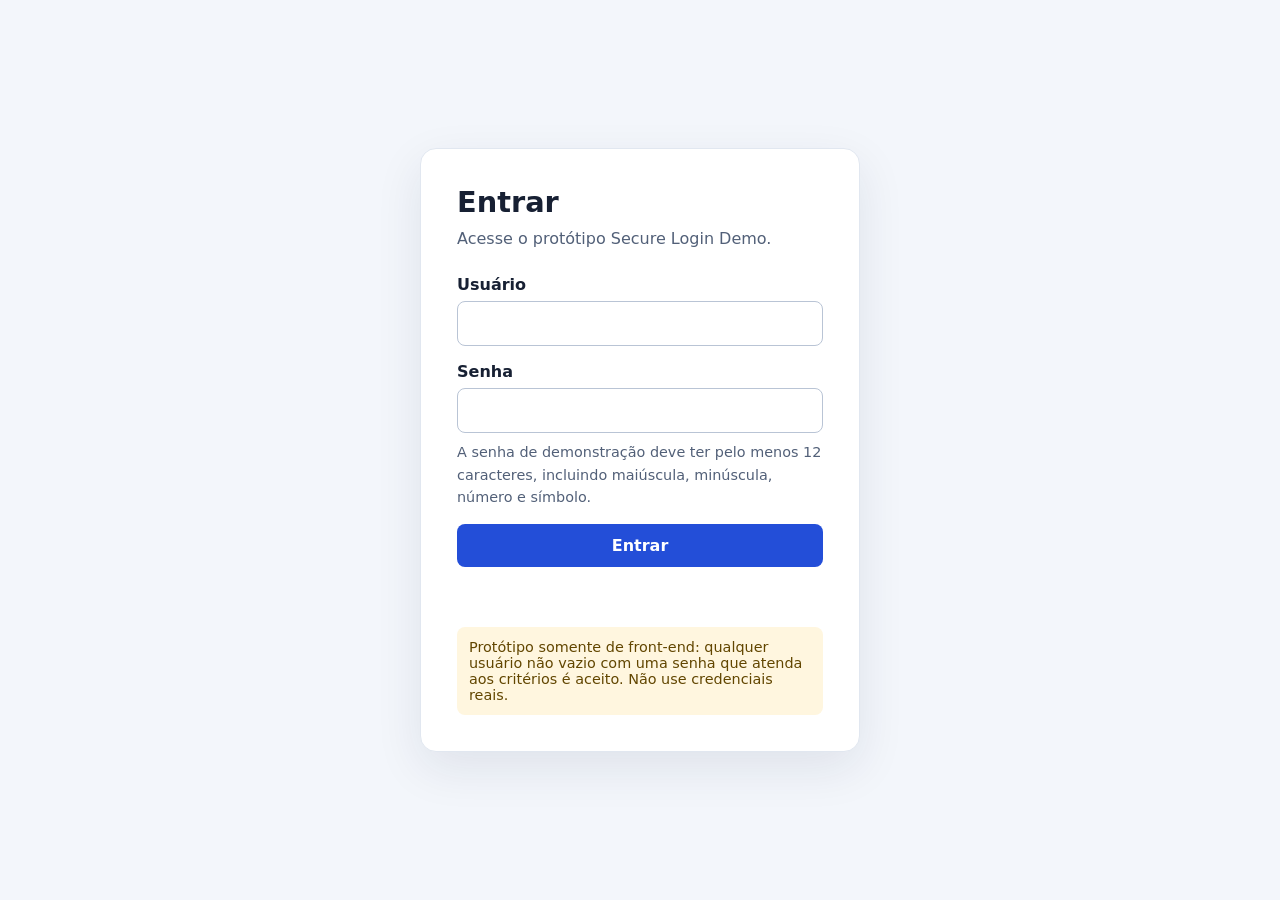
==== index.html @ 4a59f10d "feat: artefatos front-end com controles OWASP, README técnico e .gitignore configurado" ====
<!DOCTYPE html>
<html lang="pt-BR">
<head>
  <meta charset="UTF-8">
  <meta name="viewport" content="width=device-width, initial-scale=1.0">
  <meta name="description" content="Protótipo demonstrativo de login seguro apenas no front-end.">
  <title>Entrar | Secure Login Demo</title>
  <style>
    :root {
      color-scheme: light;
      font-family: system-ui, -apple-system, BlinkMacSystemFont, "Segoe UI", sans-serif;
      color: #172033;
      background: #f3f6fb;
    }

    * { box-sizing: border-box; }

    body {
      min-height: 100vh;
      margin: 0;
      display: grid;
      place-items: center;
      padding: 24px;
    }

    main {
      width: min(100%, 440px);
      padding: 36px;
      border: 1px solid #e1e7f0;
      border-radius: 16px;
      background: #fff;
      box-shadow: 0 16px 48px rgb(22 38 68 / 9%);
    }

    h1 { margin: 0 0 8px; font-size: 1.8rem; }
    p { line-height: 1.55; }
    .intro { margin: 0 0 24px; color: #526078; }
    form { display: grid; gap: 16px; }
    label { display: grid; gap: 7px; font-weight: 600; }

    input {
      width: 100%;
      padding: 12px 13px;
      border: 1px solid #b9c4d5;
      border-radius: 8px;
      color: inherit;
      font: inherit;
    }

    input:focus {
      outline: 3px solid rgb(49 94 251 / 20%);
      border-color: #315efb;
    }

    button {
      padding: 12px 16px;
      border: 0;
      border-radius: 8px;
      background: #234ed8;
      color: #fff;
      font: inherit;
      font-weight: 700;
      cursor: pointer;
    }

    button:hover { background: #193db3; }
    .hint { margin: -8px 0 0; color: #526078; font-size: 0.9rem; }
    .notice {
      margin-top: 20px;
      padding: 12px;
      border-radius: 8px;
      background: #fff6df;
      color: #624600;
      font-size: 0.9rem;
    }

    #login-message { min-height: 1.5em; margin: 0; }
    #login-message[data-state="error"] { color: #a32121; }
    #login-message[data-state="success"] { color: #17653a; }
  </style>
  <script src="app.js" defer></script>
</head>
<body>
  <main>
    <h1>Entrar</h1>
    <p class="intro">Acesse o protótipo Secure Login Demo.</p>

    <form id="login-form" novalidate>
      <label for="username">
        Usuário
        <input id="username" name="username" type="text" autocomplete="username" required maxlength="80">
      </label>

      <label for="password">
        Senha
        <input id="password" name="password" type="password" autocomplete="current-password" required>
      </label>

      <p class="hint">A senha de demonstração deve ter pelo menos 12 caracteres, incluindo maiúscula, minúscula, número e símbolo.</p>
      <button type="submit">Entrar</button>
      <p id="login-message" role="status" aria-live="polite"></p>
    </form>

    <aside class="notice">
      Protótipo somente de front-end: qualquer usuário não vazio com uma senha que atenda aos critérios é aceito. Não use credenciais reais.
    </aside>
  </main>
</body>
</html>
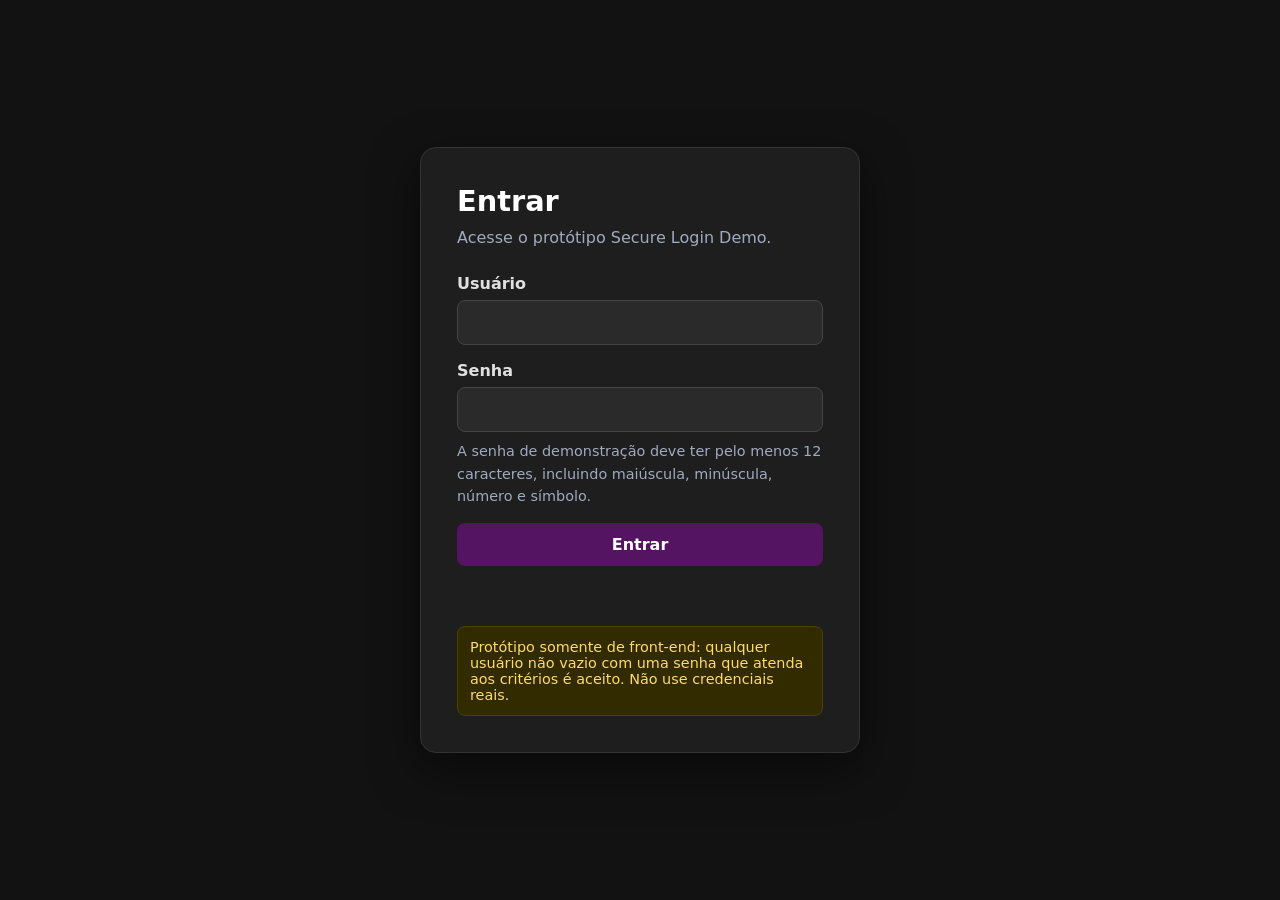
==== commit 3b3d003a: "style: aplica dark mode no dashboard" ====
--- a/index.html
+++ b/index.html
@@ -7,10 +7,10 @@
   <title>Entrar | Secure Login Demo</title>
   <style>
     :root {
-      color-scheme: light;
+      color-scheme: dark;
       font-family: system-ui, -apple-system, BlinkMacSystemFont, "Segoe UI", sans-serif;
-      color: #172033;
-      background: #f3f6fb;
+      color: #e0e0e0;
+      background: #121212;
     }
 
     * { box-sizing: border-box; }
@@ -26,58 +26,62 @@
     main {
       width: min(100%, 440px);
       padding: 36px;
-      border: 1px solid #e1e7f0;
+      border: 1px solid #333333;
       border-radius: 16px;
-      background: #fff;
-      box-shadow: 0 16px 48px rgb(22 38 68 / 9%);
+      background: #1e1e1e;
+      box-shadow: 0 16px 48px rgba(0, 0, 0, 0.5);
     }
 
-    h1 { margin: 0 0 8px; font-size: 1.8rem; }
+    h1 { margin: 0 0 8px; font-size: 1.8rem; color: #ffffff; }
     p { line-height: 1.55; }
-    .intro { margin: 0 0 24px; color: #526078; }
+    .intro { margin: 0 0 24px; color: #a0aabf; }
     form { display: grid; gap: 16px; }
-    label { display: grid; gap: 7px; font-weight: 600; }
+    label { display: grid; gap: 7px; font-weight: 600; color: #e0e0e0; }
 
     input {
       width: 100%;
       padding: 12px 13px;
-      border: 1px solid #b9c4d5;
+      border: 1px solid #444444;
       border-radius: 8px;
-      color: inherit;
+      background: #2a2a2a;
+      color: #ffffff;
       font: inherit;
     }
 
     input:focus {
-      outline: 3px solid rgb(49 94 251 / 20%);
-      border-color: #315efb;
+      outline: 3px solid rgba(49, 94, 251, 0.4);
+      border-color: #5b7cfa;
     }
 
     button {
       padding: 12px 16px;
       border: 0;
       border-radius: 8px;
-      background: #234ed8;
+      background: #551461;
       color: #fff;
       font: inherit;
       font-weight: 700;
       cursor: pointer;
+      transition: background-color 0.3s;
     }
 
-    button:hover { background: #193db3; }
-    .hint { margin: -8px 0 0; color: #526078; font-size: 0.9rem; }
+    button:hover { background: #791a8a; }
+    .hint { margin: -8px 0 0; color: #a0aabf; font-size: 0.9rem; }
+    
     .notice {
       margin-top: 20px;
       padding: 12px;
       border-radius: 8px;
-      background: #fff6df;
-      color: #624600;
+      background: #332b00;
+      color: #ffda6a;
       font-size: 0.9rem;
+      border: 1px solid #4d4100;
     }
 
     #login-message { min-height: 1.5em; margin: 0; }
-    #login-message[data-state="error"] { color: #a32121; }
-    #login-message[data-state="success"] { color: #17653a; }
-  </style>
+    #login-message[data-state="error"] { color: #ff6b6b; }
+    #login-message[data-state="success"] { color: #4caf50; }
+</style>
   <script src="app.js" defer></script>
 </head>
 <body>
